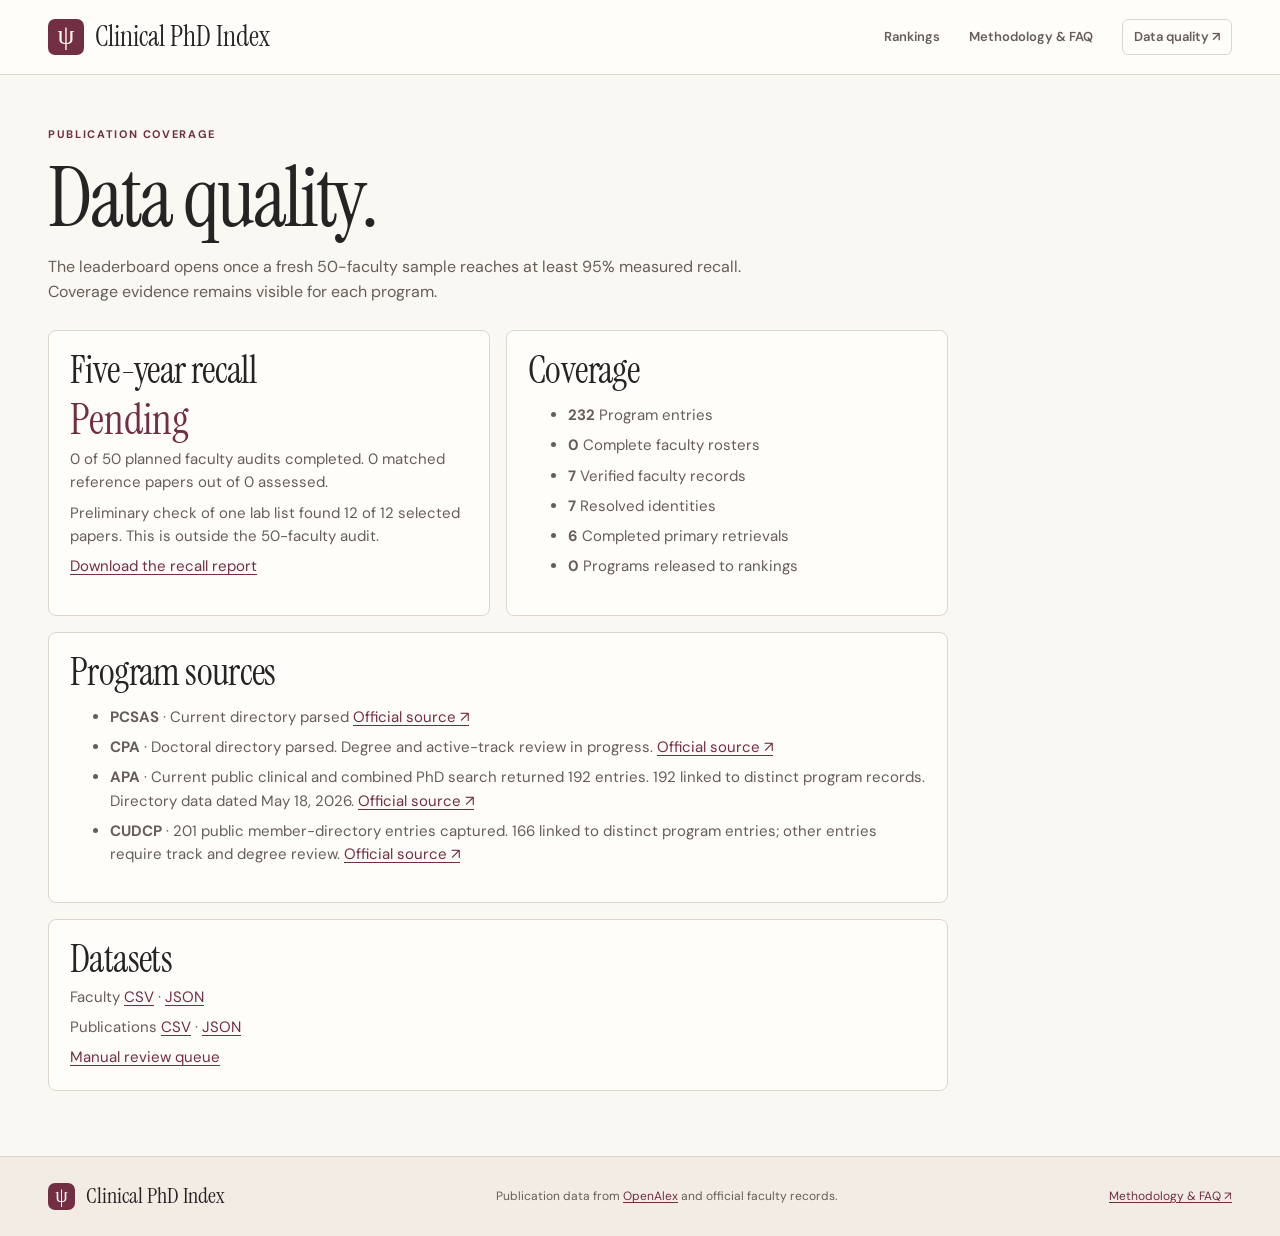
==== data-quality.html @ b81f9da8 "Publish the Clinical PhD Index coverage preview" ====
<!doctype html>
<html lang="en">
<head>
  <meta charset="utf-8">
  <meta name="viewport" content="width=device-width, initial-scale=1">
  <meta name="description" content="Explore publication-based rankings of clinical psychology PhD programs and see the faculty and papers behind each score.">
  <title>Data quality · Clinical PhD Index</title>
  <link rel="icon" href="assets/favicon.png">
  <link rel="preconnect" href="https://fonts.googleapis.com">
  <link rel="preconnect" href="https://fonts.gstatic.com" crossorigin>
  <link href="https://fonts.googleapis.com/css2?family=DM+Sans:wght@400;500;600;700&family=Instrument+Serif:ital@0;1&display=swap" rel="stylesheet">
  <link rel="stylesheet" href="styles.css">
  <script defer src="publication-data.js"></script>
  <script defer src="app.js"></script>
</head>
<body>
  <header class="site-header">
    <div class="wrap header-inner">
      <a class="brand" href="index.html"><span class="brand-mark" aria-hidden="true">ψ</span> Clinical PhD Index</a>
      <nav aria-label="Main navigation">
        <a href="index.html">Rankings</a>
        <a href="faq.html">Methodology <span aria-hidden="true">&amp;</span><span class="sr-only">and</span> FAQ</a>
        <a class="data-nav" href="data-quality.html">Data quality <span aria-hidden="true">↗</span></a>
      </nav>
    </div>
  </header>

<main class="wrap secondary-page">

  <p class="eyebrow">PUBLICATION COVERAGE</p>
  <h1>Data quality.</h1>
  <p class="page-description">The leaderboard opens once a fresh 50-faculty sample reaches at least 95% measured recall. Coverage evidence remains visible for each program.</p>
  <div class="quality-grid">
    <section class="quality-card"><h2>Five-year recall</h2><div id="recall-value" class="quality-value">Pending</div><p id="recall-detail"></p><p id="diagnostic-detail" hidden></p>
    <p><a href="data/recall-report.json" download>Download the recall report</a></p></section>
    <section class="quality-card"><h2>Coverage</h2><ul id="coverage-counts"></ul></section>
  </div>
  <section class="quality-card wide-card"><h2>Program sources</h2><ul id="directory-status"></ul></section>
  <section class="quality-card wide-card"><h2>Datasets</h2>
    <p>Faculty <a href="data/faculty.csv" download>CSV</a> · <a href="data/faculty.json" download>JSON</a></p>
    <p>Publications <a href="data/publications.csv" download>CSV</a> · <a href="data/publications.json" download>JSON</a></p>
    <p><a href="data/review-queue.json" download>Manual review queue</a></p>
  </section>

</main>
  <footer class="site-footer">
    <div class="wrap footer-inner"><a class="brand" href="index.html"><span class="brand-mark" aria-hidden="true">ψ</span> Clinical PhD Index</a><p>Publication data from <a href="https://openalex.org/">OpenAlex</a> and official faculty records.</p><a href="faq.html">Methodology &amp; FAQ <span aria-hidden="true">↗</span></a></div>
  </footer>
</body>
</html>
---- styles.css ----
:root {
  color-scheme: light;
  --ink: #272324;
  --muted: #665d59;
  --wine: #722e42;
  --wine-dark: #542030;
  --paper: #faf8f3;
  --white: #fffdfa;
  --tint: #f2ece4;
  --line: #ded6cc;
  --sans: "DM Sans", system-ui, sans-serif;
  --serif: "Instrument Serif", Georgia, serif;
}
* { box-sizing: border-box; }
html { scroll-behavior: smooth; }
body { margin: 0; background: var(--paper); color: var(--ink); font: 15px/1.55 var(--sans); }
[hidden] { display: none !important; }
a { color: var(--wine); text-underline-offset: .2em; }
button, input, select { font: inherit; }
button, select { cursor: pointer; }
button:disabled { cursor: default; opacity: .5; }
:focus-visible { outline: 2px solid var(--wine); outline-offset: 3px; }
h1, h2, h3, p, figure, dl, dd { margin: 0; }
h1, h2 { font-family: var(--serif); font-weight: 400; line-height: .98; }
.wrap { width: min(1200px, calc(100% - 96px)); margin-inline: auto; }
.sr-only, .skip:not(:focus) { position: absolute; width: 1px; height: 1px; padding: 0; overflow: hidden; clip-path: inset(50%); white-space: nowrap; }
.skip:focus { position: absolute; z-index: 3; margin: 8px; padding: 10px; background: var(--white); }
.site-header { border-bottom: 1px solid var(--line); background: var(--white); }
.header-inner { display: flex; justify-content: space-between; align-items: center; min-height: 74px; gap: 24px; }
.brand { display: inline-flex; align-items: center; gap: 11px; color: var(--ink); text-decoration: none; font-family: var(--serif); font-size: 28px; white-space: nowrap; }
.brand-mark { display: grid; place-items: center; width: 36px; height: 36px; font: 27px/1 Georgia, serif; color: #fff9ef; background: var(--wine); border-radius: 7px; padding-bottom: 3px; }
nav { display: flex; gap: 29px; align-items: center; font-size: 13px; font-weight: 600; }
nav a { text-decoration: none; color: var(--muted); white-space: nowrap; }
nav a[aria-current], nav a:hover { color: var(--wine); }
nav a[aria-current] { text-decoration: underline; text-underline-offset: 8px; }
nav .data-nav { border: 1px solid var(--line); padding: 7px 11px; border-radius: 6px; }
.hero { display: grid; grid-template-columns: 1fr .95fr; align-items: center; gap: clamp(26px, 5vw, 72px); padding-block: 40px 38px; }
.hero-copy { padding-block: 5px; }
.eyebrow { color: var(--wine); font-size: 11px; letter-spacing: .15em; font-weight: 700; display: flex; align-items: center; gap: 10px; }
.eyebrow-line { width: 24px; height: 1px; background: currentColor; }
h1 { font-size: clamp(62px, 6.15vw, 100px); letter-spacing: -.031em; margin-top: 14px; }
h1 em { color: var(--wine); font-weight: 400; }
.hero-description { margin-top: 21px; max-width: 440px; color: var(--muted); font-size: clamp(15px, 1.3vw, 17px); line-height: 1.65; }
.hero-actions { display: flex; align-items: center; flex-wrap: wrap; margin-top: 26px; gap: 22px; }
.primary-button, .outline-button, .text-button { display: inline-flex; justify-content: center; align-items: center; gap: 10px; text-decoration: none; font-size: 13px; font-weight: 700; border-radius: 6px; white-space: nowrap; }
.primary-button { background: var(--wine); color: white; padding: 11px 15px; border: 1px solid var(--wine); }
.primary-button:hover { background: var(--wine-dark); }
.text-button:hover, .plain-button:hover { text-decoration: underline; }
.outline-button { background: var(--white); color: var(--wine); border: 1px solid var(--line); padding: 9px 12px; }
.outline-button:not(:disabled):hover { border-color: var(--wine); background: #f8f0f1; }
.hero-art { aspect-ratio: 1.68; border-radius: 4px; overflow: hidden; background: #38271e; box-shadow: 0 2px 5px #30211624; }
.hero-art img { display: block; width: 100%; height: 100%; object-fit: cover; }
.facts-band { background: var(--tint); border-block: 1px solid var(--line); }
.facts { display: grid; grid-template-columns: repeat(4, 1fr); padding-block: 16px; }
.facts div { border-left: 1px solid #dcd0c5; padding-inline: 24px; }
.facts div:first-child { border-left: 0; padding-left: 0; }
.facts dt { color: var(--wine-dark); font: 34px/1 var(--serif); font-variant-numeric: lining-nums; }
.facts dd { color: var(--muted); font-size: 12px; margin-top: 4px; }
.rankings { padding-block: 41px 62px; scroll-margin-top: 20px; }
.section-head { display: flex; align-items: flex-end; justify-content: space-between; gap: 16px; margin-bottom: 24px; }
h2 { font-size: clamp(40px, 4vw, 56px); letter-spacing: -.016em; }
.section-head p { color: var(--muted); margin-top: 8px; }
.rankings-grid { display: grid; grid-template-columns: 246px minmax(0,1fr); gap: 24px; align-items: start; }
.filter-card, .table-card { background: var(--white); border: 1px solid var(--line); border-radius: 8px; overflow: hidden; }
.filter-head { display: flex; align-items: center; justify-content: space-between; padding: 14px 17px; border-bottom: 1px solid var(--line); }
.filter-head h3 { font-size: 14px; }
.plain-button { border: 0; background: none; padding: 2px; color: var(--wine); font-size: 12px; font-weight: 700; }
.filter-section { padding: 14px 17px; }
.filter-section label, .filter-section legend { font-weight: 700; font-size: 12px; }
fieldset { min-width: 0; border: 0; padding: 0; margin: 0; }
select { width: 100%; max-width: 100%; border: 1px solid var(--line); border-radius: 5px; background: var(--white); color: var(--ink); min-height: 36px; padding: 5px 7px; font-size: 13px; }
.filter-section > select { margin-top: 5px; }
.years { margin-top: 13px; }
.year-grid { display: grid; grid-template-columns: 1fr auto 1fr; align-items: center; gap: 7px; margin-top: 5px; }
.category-section { border-top: 1px solid var(--line); position: relative; padding-top: 40px; }
.category-section legend { position: absolute; top: 14px; left: 16px; }
.category { display: flex; align-items: center; gap: 9px; min-height: 29px; cursor: pointer; }
.category input { accent-color: var(--wine); margin: 0; width: 15px; height: 15px; cursor: pointer; }
.category .category-name { font-weight: 500; }
.category .category-count { margin-left: auto; color: var(--muted); font-size: 11px; }
.filter-link { display: inline-block; margin-top: 10px; font-size: 12px; }
.results-toolbar { display: flex; align-items: center; justify-content: space-between; gap: 10px; }
.search-field { position: relative; display: flex; align-items: center; flex: 1; max-width: 340px; }
.search-field input { width: 100%; min-width: 0; background: var(--white); border: 1px solid var(--line); border-radius: 6px; min-height: 40px; padding: 7px 10px 7px 34px; color: var(--ink); font-size: 13px; }
.search-field input::placeholder { color: var(--muted); }
.search-icon { position: absolute; left: 13px; width: 11px; height: 11px; border: 1.4px solid var(--muted); border-radius: 50%; pointer-events: none; }
.search-icon::after { content: ""; width: 5px; height: 1.4px; background: var(--muted); position: absolute; top: 8px; left: 7px; transform: rotate(45deg); }
.sort-field { display: flex; gap: 8px; align-items: center; white-space: nowrap; font-size: 12px; color: var(--muted); }
.sort-field select { min-height: 40px; }
.result-summary { color: var(--muted); font-size: 12px; margin-block: 10px; min-height: 1.55em; }
.table-scroll { overflow-x: auto; }
table { width: 100%; border-collapse: collapse; white-space: nowrap; }
thead { background: #f3eee6; color: #514741; font-size: 11px; text-transform: uppercase; letter-spacing: .055em; }
th, td { text-align: left; padding: 10px 13px; border-bottom: 1px solid #ece6df; }
th a { color: inherit; text-decoration-style: dotted; }
tbody tr:last-child td, tbody tr:last-child th { border-bottom: 0; }
tbody tr:hover { background: #f9f4ed; }
.rank-col, .rank { width: 56px; text-align: center; }
.rank { color: var(--muted); font-variant-numeric: tabular-nums; }
.number { text-align: right; font-variant-numeric: tabular-nums; }
.score { color: var(--wine-dark); font-weight: 700; }
#heading-score[aria-sort], #heading-papers[aria-sort], #heading-faculty[aria-sort], #heading-name[aria-sort] { color: var(--wine); }
th[aria-sort="descending"]::after { content: " ↓"; }
th[aria-sort="ascending"]::after { content: " ↑"; }
.program-cell { white-space: normal; min-width: 170px; }
.program-button { text-align: left; border: 0; padding: 0; background: transparent; color: var(--ink); font-size: 14px; font-weight: 700; }
.program-button:hover { color: var(--wine); text-decoration: underline; }
.location { display: block; font-size: 12px; color: var(--muted); font-weight: 400; }
.open-cell { width: 39px; padding-left: 3px; text-align: center; }
.chevron-button { border: 0; background: transparent; color: var(--wine); padding: 2px 7px; font-size: 19px; }
.table-note { display: flex; align-items: flex-start; gap: 9px; color: var(--muted); font-size: 12px; margin-top: 15px; }
.info-icon { flex: none; width: 16px; height: 16px; display: grid; place-items: center; border: 1px solid #a58e84; color: var(--wine); border-radius: 50%; font-size: 10px; line-height: 1; font-weight: 700; margin-top: 1px; }
.empty { text-align: center; padding: 33px 12px; }
.empty p { color: var(--muted); margin-block: 4px 12px; }
.site-footer { border-top: 1px solid var(--line); background: var(--tint); }
.footer-inner { display: flex; justify-content: space-between; align-items: center; gap: 15px; padding-block: 22px; font-size: 12px; color: var(--muted); }
.footer-inner .brand { font-size: 22px; }
.footer-inner .brand-mark { width: 27px; height: 27px; font-size: 20px; }
dialog { max-width: 750px; width: calc(100% - 30px); max-height: 86dvh; padding: 0; color: var(--ink); background: var(--white); border: 1px solid var(--line); border-radius: 10px; box-shadow: 0 12px 70px #21141745; }
dialog::backdrop { background: #22181895; }
.dialog-header { background: var(--tint); padding: 24px 26px; border-bottom: 1px solid var(--line); }
.dialog-header h2 { margin-block: 8px; padding-right: 30px; font-size: clamp(31px, 6vw, 48px); }
.dialog-header > p:not(.eyebrow) { color: var(--muted); }
.close-button { position: absolute; right: 14px; top: 12px; border: 1px solid var(--line); border-radius: 5px; background: var(--white); color: var(--wine); font-size: 24px; line-height: 1; width: 35px; height: 35px; }
#program-links { display: flex; flex-wrap: wrap; gap: 18px; margin-top: 10px; font-size: 13px; font-weight: 700; }
.dialog-body { padding: 20px 26px 24px; }
.dialog-body h3 { margin-block: 14px 6px; }
.dialog-body p { color: var(--muted); }
.dialog-body summary { cursor: pointer; font-weight: 700; }
.publication-list { list-style: none; padding: 0; }
.publication-list li { border-bottom: 1px solid var(--line); padding-block: 10px; }
.publication-list span { display: block; color: var(--muted); font-size: 12px; }
.faq-intro { padding-block: 56px 34px; }
.faq-intro h1 { font-size: clamp(54px, 8vw, 92px); }
.faq-intro p:last-child { color: var(--muted); margin-top: 15px; font-size: 17px; }
.faq-grid { display: grid; grid-template-columns: 246px minmax(0, 760px); gap: 40px; padding-bottom: 56px; }
.toc { align-self: start; position: sticky; top: 22px; padding: 16px; display: grid; gap: 10px; background: var(--white); border: 1px solid var(--line); border-radius: 8px; }
.toc a { font-size: 13px; }
.faq-content section { border-top: 1px solid var(--line); padding-block: 21px 23px; scroll-margin-top: 18px; }
.faq-content h2 { font-size: 39px; margin-bottom: 10px; }
.faq-content h3 { font-size: 15px; margin-top: 14px; }
.faq-content p, .faq-content li { color: var(--muted); }
.faq-content p + p { margin-top: 9px; }
.faq-content ul { margin-block: 5px 10px; padding-left: 20px; }
@media (max-width: 980px) {
  .wrap { width: calc(100% - 56px); }
  .hero { gap: 30px; }
  .hero h1 { font-size: clamp(51px, 7.4vw, 72px); }
  .rankings-grid { grid-template-columns: 197px minmax(0,1fr); gap: 15px; }
  th, td { padding-inline: 9px; }
}
@media (max-width: 720px) {
  .wrap { width: calc(100% - 32px); }
  .header-inner { min-height: 61px; gap: 12px; }
  .brand { font-size: 22px; gap: 7px; }
  .brand-mark { width: 30px; height: 30px; font-size: 22px; }
  nav { gap: 15px; font-size: 12px; }
  nav .data-nav { display: none; }
  .hero { grid-template-columns: 1fr; gap: 21px; padding-block: 33px 27px; }
  .hero-art { max-height: 290px; }
  .facts { grid-template-columns: repeat(2, 1fr); row-gap: 14px; padding-block: 14px; }
  .facts div:nth-child(odd) { border-left: 0; padding-left: 0; }
  .facts div:nth-child(even) { padding-inline: 16px 0; }
  .facts dt { font-size: 28px; }
  .rankings { padding-block: 32px 40px; }
  .section-head { align-items: flex-start; }
  .section-head p { font-size: 13px; }
  .rankings-grid, .faq-grid { grid-template-columns: 1fr; gap: 15px; }
  .toc { position: static; }
  .footer-inner { flex-wrap: wrap; }
  .footer-inner p { order: 3; width: 100%; }
}
@media (max-width: 390px) {
  nav { gap: 9px; }
  nav a { font-size: 10px; }
  .hero h1 { font-size: 46px; }
  .sort-field > span { display: none; }
  .section-head { flex-wrap: wrap; }
}
@media (prefers-reduced-motion: reduce) { html { scroll-behavior: auto; } }

.coverage-label { display: block; margin-top: 13px; }
.pagination { display: flex; justify-content: space-between; align-items: center; gap: 8px; margin-top: 12px; }
.pagination span { color: var(--muted); font-size: 12px; }
.admission-note { margin-bottom: 14px; }
.dialog-body details li a { margin-left: 5px; font-size: 12px; }

.years label { display: flex; justify-content: space-between; margin-top: 5px; }
.years input[type="range"] { display: block; width: 100%; accent-color: var(--wine); }
.years output { color: var(--wine); }
.coverage-notice { padding: 11px 12px; margin-top: 11px; background: #f4ece3; border: 1px solid var(--line); border-radius: 6px; font-size: 13px; }
.coverage-notice a { display: inline-block; margin-left: 4px; }
.status-badges { display: inline-flex; gap: 4px; flex-wrap: wrap; }
.status-badge { display: inline-block; border: 1px solid var(--line); font-size: 10px; line-height: 1.4; padding: 1px 5px; border-radius: 4px; color: var(--wine); }
a.program-button { text-decoration: none; }
a.chevron-button { text-decoration: none; }
.secondary-page { padding-block: 51px 65px; }
.secondary-page h1 { font-size: clamp(48px,7.5vw,84px); overflow-wrap: anywhere; }
.page-description { max-width: 700px; margin-block: 16px 25px; color: var(--muted); font-size: 16px; }
.secondary-page .faq-grid { margin-top: 27px; padding-bottom: 0; }
.faq-content ol { color: var(--muted); padding-left: 22px; }
.source-links { display: flex; flex-wrap: wrap; gap: 16px; margin-block: 17px 33px; }
.narrow { max-width: 800px; }
.quality-grid { display: grid; grid-template-columns: repeat(2,minmax(0,1fr)); gap: 16px; max-width: 900px; }
.quality-card { padding: 21px; border: 1px solid var(--line); background: var(--white); border-radius: 8px; }
.quality-card h2 { font-size: 38px; }
.quality-card p, .quality-card li { margin-top: 7px; color: var(--muted); }
.quality-value { margin-top: 10px; font: 42px/1 var(--serif); color: var(--wine); }
.wide-card { max-width: 900px; margin-top: 16px; }
.faculty-list { max-width: 800px; }
.faculty-list details { padding: 12px 14px; border-bottom: 1px solid var(--line); }
.faculty-list summary { cursor: pointer; font-weight: 700; }
.faculty-list details p { margin-top: 7px; color: var(--muted); }
.report-form { display: grid; gap: 8px; max-width: 600px; }
.report-form label { font-weight: 700; font-size: 13px; margin-top: 6px; }
.report-form input, .report-form textarea { width: 100%; border-radius: 5px; border: 1px solid var(--line); padding: 8px; font: inherit; }
.report-form button { margin-top: 8px; justify-self: start; }
@media (max-width: 650px) { .quality-grid { grid-template-columns: 1fr; } .status-badges { row-gap: 3px; } }
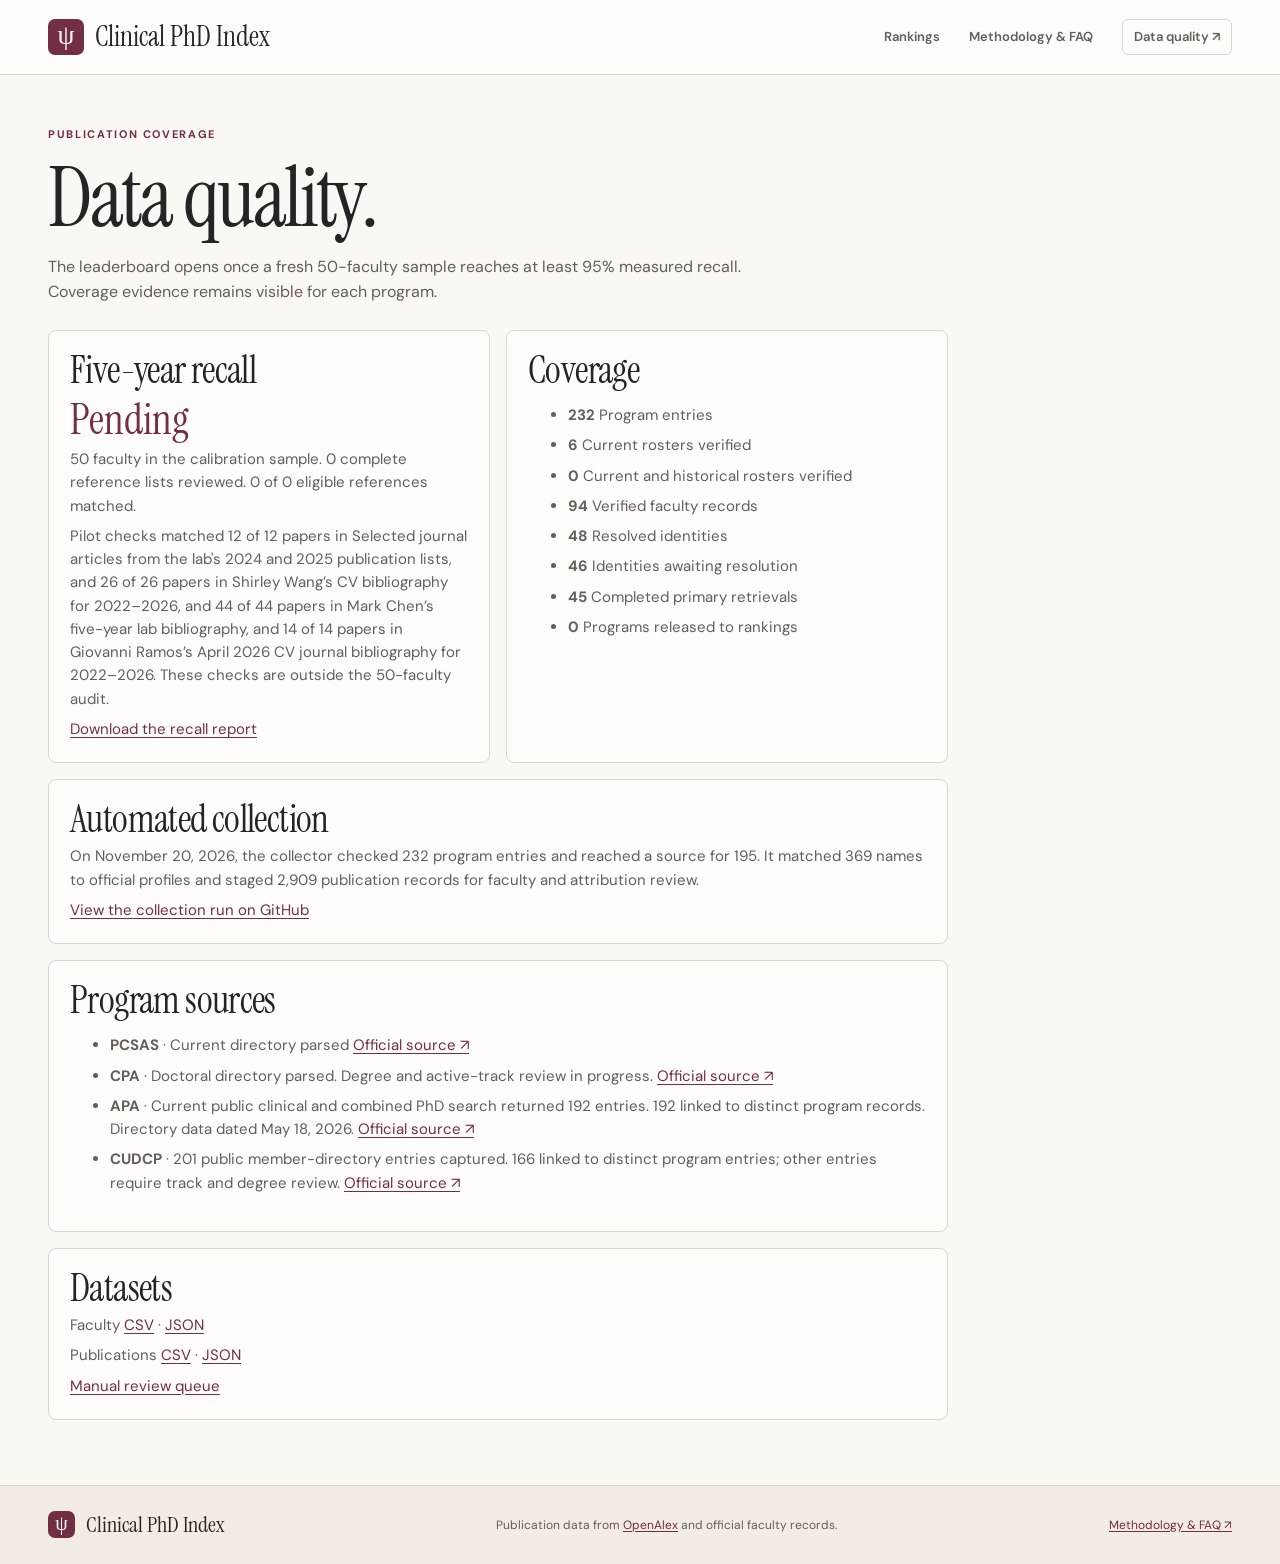
==== commit 86847fd9: "Publish expanded faculty snapshot and track staged collection coverage" ====
--- a/data-quality.html
+++ b/data-quality.html
@@ -10,8 +10,8 @@
   <link rel="preconnect" href="https://fonts.gstatic.com" crossorigin>
   <link href="https://fonts.googleapis.com/css2?family=DM+Sans:wght@400;500;600;700&family=Instrument+Serif:ital@0;1&display=swap" rel="stylesheet">
   <link rel="stylesheet" href="styles.css">
-  <script defer src="publication-data.js"></script>
-  <script defer src="app.js"></script>
+  <script defer src="publication-data.js?v=collection-status"></script>
+  <script defer src="app.js?v=collection-status"></script>
 </head>
 <body>
   <header class="site-header">
@@ -35,6 +35,11 @@
     <p><a href="data/recall-report.json" download>Download the recall report</a></p></section>
     <section class="quality-card"><h2>Coverage</h2><ul id="coverage-counts"></ul></section>
   </div>
+  <section id="collection-status" class="quality-card wide-card" hidden>
+    <h2>Automated collection</h2>
+    <p id="collection-detail"></p>
+    <p><a id="collection-run">View the collection run on GitHub</a></p>
+  </section>
   <section class="quality-card wide-card"><h2>Program sources</h2><ul id="directory-status"></ul></section>
   <section class="quality-card wide-card"><h2>Datasets</h2>
     <p>Faculty <a href="data/faculty.csv" download>CSV</a> · <a href="data/faculty.json" download>JSON</a></p>
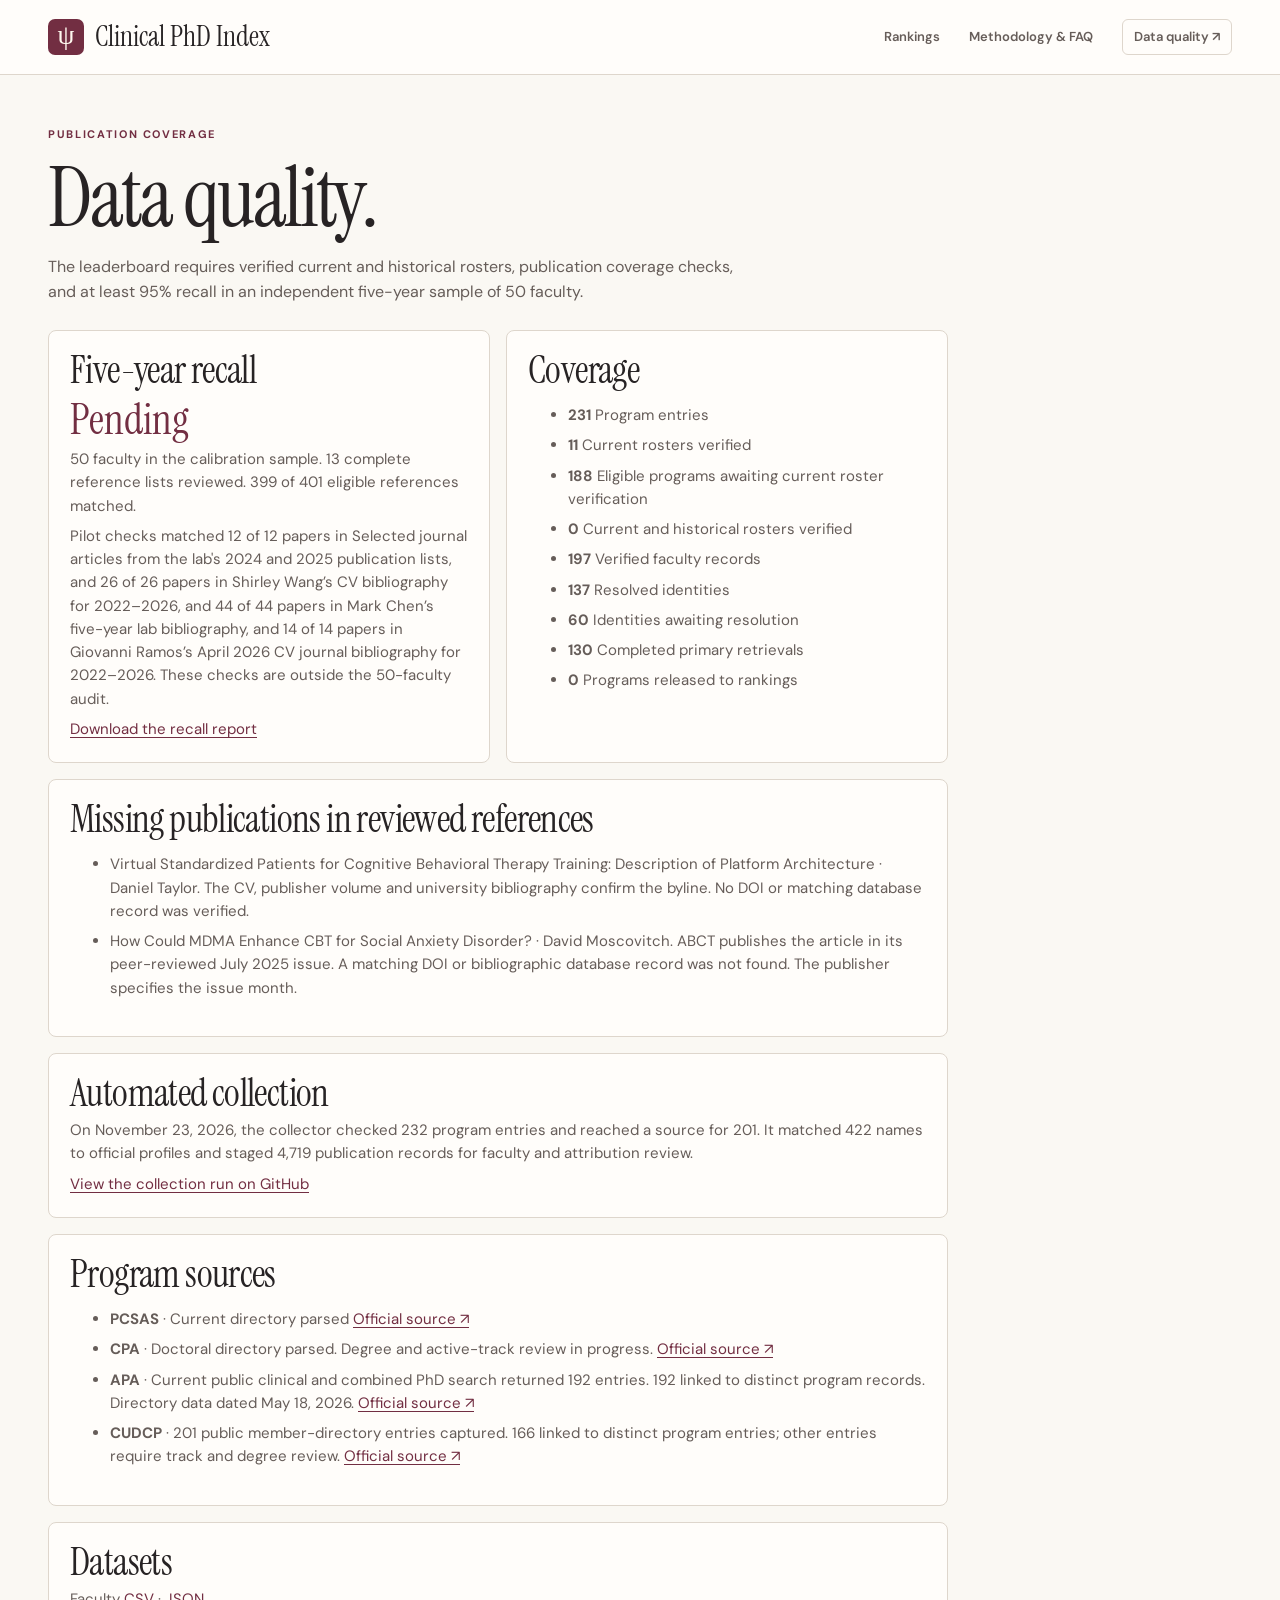
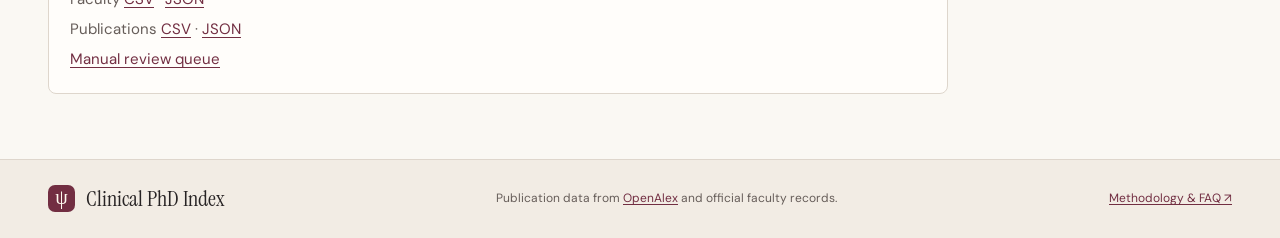
==== commit 2dc35257: "Publish clinical appointment evidence and updated recall checks" ====
--- a/data-quality.html
+++ b/data-quality.html
@@ -29,12 +29,16 @@
 
   <p class="eyebrow">PUBLICATION COVERAGE</p>
   <h1>Data quality.</h1>
-  <p class="page-description">The leaderboard opens once a fresh 50-faculty sample reaches at least 95% measured recall. Coverage evidence remains visible for each program.</p>
+  <p class="page-description">The leaderboard requires verified current and historical rosters, publication coverage checks, and at least 95% recall in an independent five-year sample of 50 faculty.</p>
   <div class="quality-grid">
     <section class="quality-card"><h2>Five-year recall</h2><div id="recall-value" class="quality-value">Pending</div><p id="recall-detail"></p><p id="diagnostic-detail" hidden></p>
     <p><a href="data/recall-report.json" download>Download the recall report</a></p></section>
     <section class="quality-card"><h2>Coverage</h2><ul id="coverage-counts"></ul></section>
   </div>
+  <section id="audit-missing" class="quality-card wide-card" hidden>
+    <h2>Missing publications in reviewed references</h2>
+    <ul id="audit-missing-list"></ul>
+  </section>
   <section id="collection-status" class="quality-card wide-card" hidden>
     <h2>Automated collection</h2>
     <p id="collection-detail"></p>
